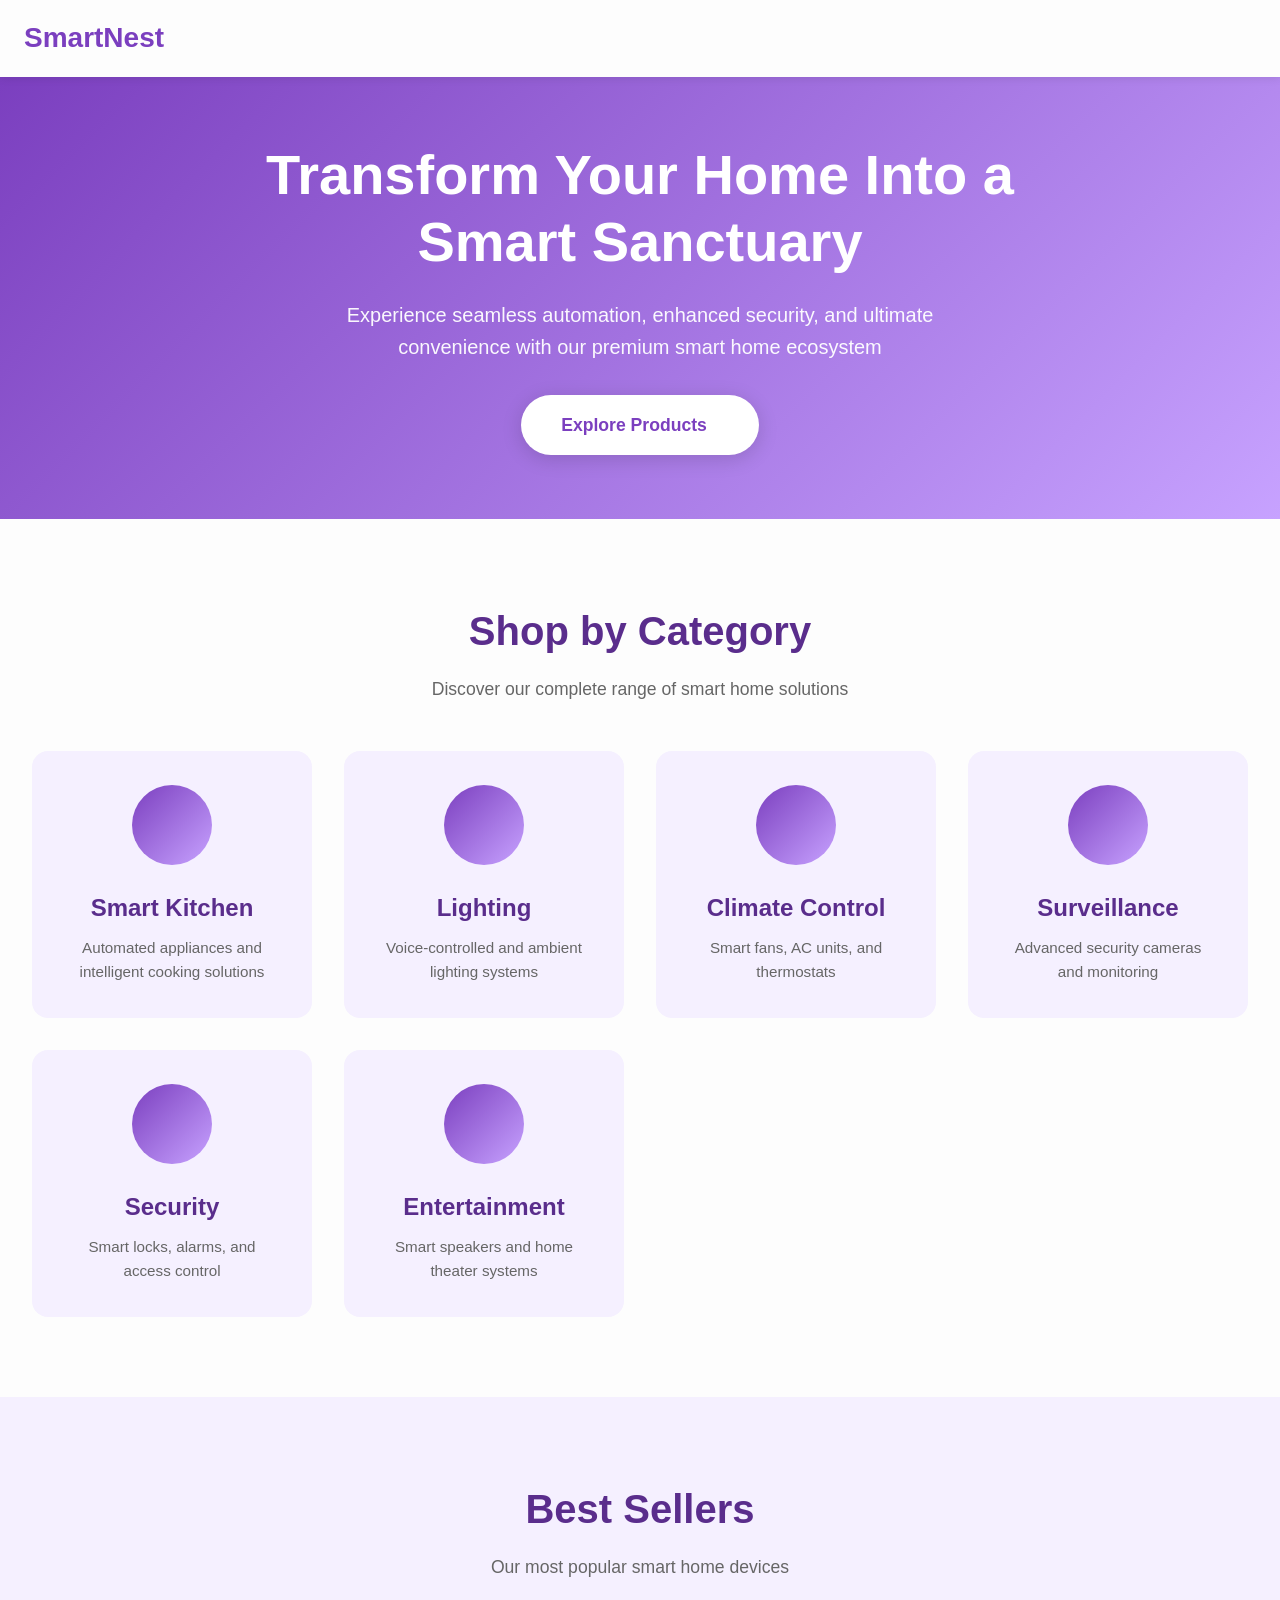
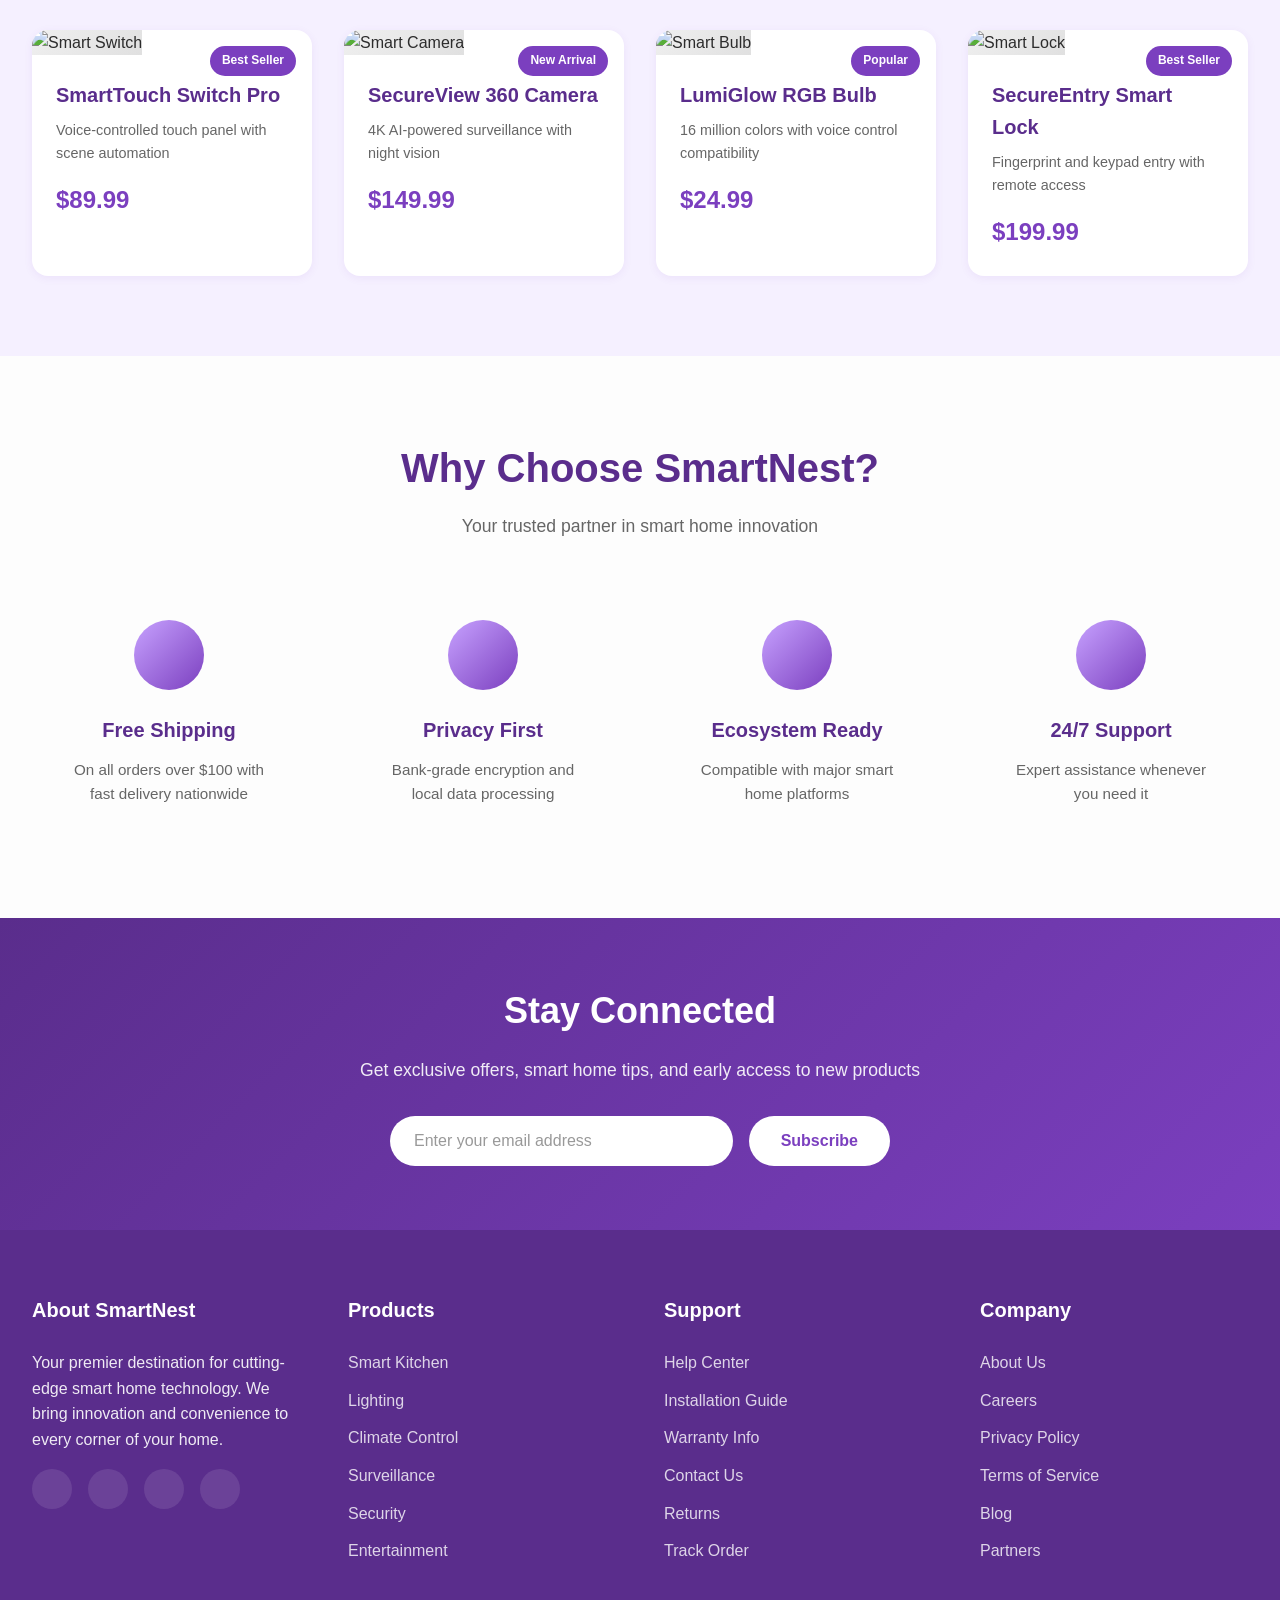
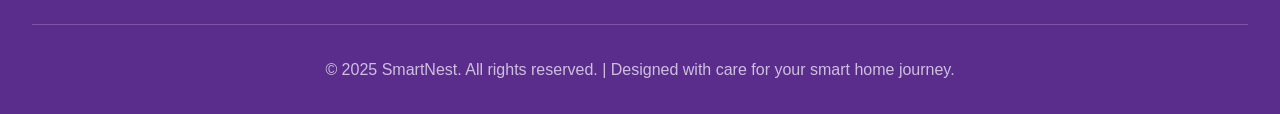
==== index.html @ f0f1f9b8 "Add files via upload" ====
<!DOCTYPE html>
<html lang="en">
<head>
    <meta charset="UTF-8">
    <meta name="viewport" content="width=device-width, initial-scale=1.0">
    <title>SmartNest - Premium Smart Home Solutions</title>
    <link rel="stylesheet" href="css/design-system.css">
    <script src="https://unpkg.com/lucide@latest"></script>
    
    <style>
        /* ==================== PAGE-SPECIFIC STYLES ==================== */
        :root {
            --color-primary: #7B3FBF;
            --color-secondary: #C7A2FF;
            --color-accent: #5A2D8C;
            --color-background: #FDFDFD;
            --color-card-bg: #F5F0FF;
            --color-text: #2C2C2C;
            --transition-base: 0.3s ease;
            --shadow-sm: 0 2px 8px rgba(123, 63, 191, 0.08);
            --shadow-md: 0 10px 30px rgba(123, 63, 191, 0.15);
            --shadow-lg: 0 12px 30px rgba(123, 63, 191, 0.2);
            --radius-sm: 8px;
            --radius-md: 16px;
            --radius-full: 50px;
        }

        * {
            margin: 0;
            padding: 0;
            box-sizing: border-box;
        }

        body {
            font-family: 'Inter', -apple-system, BlinkMacSystemFont, 'Segoe UI', sans-serif;
            background-color: var(--color-background, #FDFDFD);
            color: var(--color-text, #2C2C2C);
            line-height: 1.6;
        }

        /* ==================== HEADER / NAVBAR ==================== */
             
        .header {
            position: sticky;
            top: 0;
            background: rgba(253, 253, 253, 0.95);
            backdrop-filter: blur(10px);
            box-shadow: 0 2px 8px rgba(0, 0, 0, 0.08);
            z-index: 1000;
            transition: box-shadow 0.3s ease;
        }

        .nav-container {
            max-width: 1400px;
            margin: 0 auto;
            padding: 1rem 1.5rem;
            display: flex;
            justify-content: space-between;
            align-items: center;
        }

        .logo {
            font-size: 1.75rem;
            font-weight: 700;
            color: var(--color-primary, #7B3FBF);
        }

        .mobile-menu-btn {
            background: none;
            border: none;
            cursor: pointer;
            color: var(--color-primary, #7B3FBF);
            padding: 0.5rem;
            display: flex;
            align-items: center;
            justify-content: center;
            /* z-index: 1002;
            transition: transform 0.3s ease; */
        }

        .mobile-menu-btn:hover {
            transform: scale(1.1);
        }

        .mobile-menu-btn:focus-visible {
            outline: 2px solid var(--color-primary);
            outline-offset: 2px;
            border-radius: 4px;
        }

        .mobile-overlay {
            position: fixed;
            inset: 0;
            background: rgba(0, 0, 0, 0.5);
            opacity: 0;
            pointer-events: none;
            transition: opacity 0.3s ease;
            z-index: 2000;
        }

        .mobile-overlay.active {
            opacity: 1;
            pointer-events: auto;
        }

        /* Navigation Links */
        .nav-links {
            position: fixed;
            top: 0;
            right: -320px;
            width: 300px;
            height: 100vh;
            background: #fff;
            box-shadow: -8px 0 30px rgba(0, 0, 0, 0.15);

            display: flex;
            flex-direction: column;
            padding-top: 5rem;
            list-style: none;

            opacity: 0;
            transform: translateX(20px);
            transition: right 0.3s ease, opacity 0.3s ease, transform 0.3s ease;

            z-index: 3000;
            pointer-events: none;
        }

        .nav-links a {
            text-decoration: none;
            color: var(--color-text, #2C2C2C);
            font-weight: 500;
            gap: 0.5rem;
            display: block;
            padding: 1.25rem 2rem;
            font-size: 1.1rem;
            transition: background 0.2s ease;
        }

        .nav-links.active {
            right: 0;
            opacity: 1;
            transform: translateX(0);
            pointer-events: auto;
        }

        .nav-links a:hover,
        .nav-links a:focus-visible {
            background: rgba(0, 0, 0, 0.05);
        }

        /* ==================== HERO SECTION ==================== */
        
        .hero {
            background: linear-gradient(135deg, var(--color-primary, #7B3FBF) 0%, var(--color-secondary, #C7A2FF) 100%);
            padding: 4rem 1.5rem;
            text-align: center;
            position: relative;
            overflow: hidden;
        }

        .hero::before {
            content: '';
            position: absolute;
            top: 0;
            left: 0;
            right: 0;
            bottom: 0;
            background: url('https://images.unsplash.com/photo-1558618666-fcd25c85cd64?w=1600&q=80') center/cover;
            opacity: 0.1;
            z-index: 0;
        }

        .hero-content {
            max-width: 900px;
            margin: 0 auto;
            position: relative;
            z-index: 1;
        }

        .hero h1 {
            font-size: clamp(2rem, 5vw + 1rem, 3.5rem);
            font-weight: 800;
            color: white;
            margin-bottom: 1.5rem;
            line-height: 1.2;
        }

        .hero p {
            font-size: clamp(1rem, 2vw + 0.5rem, 1.25rem);
            color: rgba(255, 255, 255, 0.95);
            margin-bottom: 2rem;
            max-width: 700px;
            margin-left: auto;
            margin-right: auto;
        }

        .cta-button {
            display: inline-flex;
            align-items: center;
            gap: 0.75rem;
            background: white;
            color: var(--color-primary, #7B3FBF);
            padding: 1rem 2.5rem;
            border-radius: 50px;
            font-size: 1.1rem;
            font-weight: 600;
            text-decoration: none;
            transition: transform 0.3s ease, box-shadow 0.3s ease;
            box-shadow: 0 4px 20px rgba(0, 0, 0, 0.15);
        }

        .cta-button:hover {
            transform: translateY(-3px);
            box-shadow: 0 6px 30px rgba(0, 0, 0, 0.25);
        }

        /* ==================== FEATURED CATEGORIES ==================== */
        
        .categories-section {
            max-width: 1400px;
            margin: 5rem auto;
            padding: 0 2rem;
        }

        .section-header {
            text-align: center;
            margin-bottom: 3rem;
        }

        .section-header h2 {
            font-size: 2.5rem;
            font-weight: 700;
            color: var(--color-accent, #5A2D8C);
            margin-bottom: 0.75rem;
        }

        .section-header p {
            font-size: 1.1rem;
            color: #666;
        }

        .categories-grid {
            display: grid;
            grid-template-columns: repeat(auto-fit, minmax(280px, 1fr));
            gap: 2rem;
        }

        .category-card {
            background: var(--color-card-bg, #F5F0FF);
            border-radius: 16px;
            padding: 2rem;
            text-align: center;
            transition: transform 0.3s ease, box-shadow 0.3s ease;
            cursor: pointer;
            border: 2px solid transparent;
        }

        .category-card:hover {
            transform: translateY(-8px);
            box-shadow: 0 12px 30px rgba(123, 63, 191, 0.2);
            border-color: var(--color-secondary, #C7A2FF);
        }

        .category-icon {
            width: 80px;
            height: 80px;
            background: linear-gradient(135deg, var(--color-primary, #7B3FBF), var(--color-secondary, #C7A2FF));
            border-radius: 50%;
            display: flex;
            align-items: center;
            justify-content: center;
            margin: 0 auto 1.5rem;
            color: white;
        }

        .category-card h3 {
            font-size: 1.5rem;
            color: var(--color-accent, #5A2D8C);
            margin-bottom: 0.5rem;
        }

        .category-card p {
            color: #666;
            font-size: 0.95rem;
        }

        /* ==================== BEST SELLERS ==================== */
        
        .products-section {
            background: var(--color-card-bg, #F5F0FF);
            padding: 5rem 2rem;
        }

        .products-container {
            max-width: 1400px;
            margin: 0 auto;
        }

        .products-grid {
            display: grid;
            grid-template-columns: repeat(auto-fit, minmax(280px, 1fr));
            gap: 2rem;
            margin-top: 3rem;
        }

        .product-card {
            background: white;
            border-radius: 16px;
            overflow: hidden;
            transition: transform 0.3s ease, box-shadow 0.3s ease;
            cursor: pointer;
            position: relative;
            box-shadow: var(--shadow-sm);
            will-change: transform;
        }
        
        .product-card:hover {
            transform: translateY(-5px);
            box-shadow: var(--shadow-md);
        }

        .product-card:not(:hover) {
            will-change: auto;
        }

        .product-badge {
            position: absolute;
            top: 1rem;
            right: 1rem;
            background: var(--color-primary, #7B3FBF);
            color: white;
            padding: 0.35rem 0.75rem;
            border-radius: 20px;
            font-size: 0.75rem;
            font-weight: 600;
            z-index: 10;
        }

        .product-image {
            width: 100%;
            height: 240px;
            object-fit: cover;
            aspect-ratio: 16/9;
            background: linear-gradient(135deg, #f0f0f0 0%, #e0e0e0 100%);
        }

        .product-info {
            padding: 1.5rem;
        }

        .product-info h3 {
            font-size: 1.25rem;
            color: var(--color-accent, #5A2D8C);
            margin-bottom: 0.5rem;
        }

        .product-info p {
            color: #666;
            font-size: 0.9rem;
            margin-bottom: 1rem;
        }

        .product-price {
            font-size: 1.5rem;
            font-weight: 700;
            color: var(--color-primary, #7B3FBF);
        }

        /* ==================== USP / TRUST SECTION ==================== */
        
        .usp-section {
            max-width: 1400px;
            margin: 5rem auto;
            padding: 0 2rem;
        }

        .usp-grid {
            display: grid;
            grid-template-columns: repeat(auto-fit, minmax(250px, 1fr));
            gap: 2.5rem;
            margin-top: 3rem;
        }

        .usp-item {
            text-align: center;
            padding: 2rem;
        }

        .usp-icon {
            width: 70px;
            height: 70px;
            background: linear-gradient(135deg, var(--color-secondary, #C7A2FF), var(--color-primary, #7B3FBF));
            border-radius: 50%;
            display: flex;
            align-items: center;
            justify-content: center;
            margin: 0 auto 1.5rem;
            color: white;
        }

        .usp-item h3 {
            font-size: 1.25rem;
            color: var(--color-accent, #5A2D8C);
            margin-bottom: 0.75rem;
        }

        .usp-item p {
            color: #666;
            font-size: 0.95rem;
        }

        /* ==================== NEWSLETTER ==================== */
        
        .newsletter-section {
            background: linear-gradient(135deg, var(--color-accent, #5A2D8C), var(--color-primary, #7B3FBF));
            padding: 4rem 2rem;
            text-align: center;
        }

        .newsletter-content {
            max-width: 700px;
            margin: 0 auto;
        }

        .newsletter-content h2 {
            font-size: 2.25rem;
            color: white;
            margin-bottom: 1rem;
        }

        .newsletter-content p {
            color: rgba(255, 255, 255, 0.9);
            margin-bottom: 2rem;
            font-size: 1.1rem;
        }

        .newsletter-form {
            display: flex;
            flex-wrap: wrap;
            gap: 1rem;
            max-width: 500px;
            margin: 0 auto;
        }

        .newsletter-input {
            flex: 1;
            min-width: 200px;
            padding: 1rem 1.5rem;
            border-radius: 50px;
            border: none;
            font-size: 1rem;
            outline: none;
        }

        .newsletter-button {
            background: white;
            color: var(--color-primary, #7B3FBF);
            padding: 1rem 2rem;
            white-space: nowrap;
            border-radius: 50px;
            border: none;
            font-size: 1rem;
            font-weight: 600;
            cursor: pointer;
            transition: transform 0.3s ease;
        }

        .newsletter-button:hover {
            transform: scale(1.05);
        }

        /* ==================== FOOTER ==================== */
        
        .footer {
            background: var(--color-accent, #5A2D8C);
            color: rgba(255, 255, 255, 0.9);
            padding: 4rem 2rem 2rem;
        }

        .footer-container {
            max-width: 1400px;
            margin: 0 auto;
        }

        .footer-grid {
            display: grid;
            grid-template-columns: repeat(auto-fit, minmax(220px, 1fr));
            gap: 3rem;
            margin-bottom: 3rem;
        }

        .footer-column h3 {
            color: white;
            font-size: 1.25rem;
            margin-bottom: 1.5rem;
        }

        .footer-column ul {
            list-style: none;
        }

        .footer-column ul li {
            margin-bottom: 0.75rem;
        }

        .footer-column a {
            color: rgba(255, 255, 255, 0.8);
            text-decoration: none;
            transition: color 0.3s ease;
        }

        .footer-column a:hover {
            color: white;
        }

        .social-icons {
            display: flex;
            gap: 1rem;
            margin-top: 1rem;
        }

        .social-icon {
            width: 40px;
            height: 40px;
            background: rgba(255, 255, 255, 0.1);
            border-radius: 50%;
            display: flex;
            align-items: center;
            justify-content: center;
            color: white;
            transition: background 0.3s ease;
            cursor: pointer;
        }

        .social-icon:hover {
            background: rgba(255, 255, 255, 0.2);
        }

        .footer-bottom {
            border-top: 1px solid rgba(255, 255, 255, 0.2);
            padding-top: 2rem;
            text-align: center;
            color: rgba(255, 255, 255, 0.7);
        }

        /* Focus styles for keyboard navigation */
        .cta-button:focus-visible,
        .newsletter-button:focus-visible {
            outline: 3px solid var(--color-secondary);
            outline-offset: 2px;
        }

        .nav-links a:focus-visible {
            outline: 2px solid var(--color-primary);
            outline-offset: 4px;
            border-radius: 4px;
        }

        .newsletter-input:focus {
            box-shadow: 0 0 0 3px rgba(123, 63, 191, 0.2);
        }

        .product-card:focus-within,
        .category-card:focus-within {
            outline: 2px solid var(--color-secondary);
            outline-offset: 2px;
        }

        .cta-button:active,
        .newsletter-button:active {
            transform: translateY(-1px) scale(0.98);
        }

        .product-card:active,
        .category-card:active {
            transform: translateY(-2px);
        }

        .newsletter-input::placeholder {
            color: #999;
            opacity: 1;
        }

        .newsletter-input:focus::placeholder {
            opacity: 0.5;
        }

        /* ==================== RESPONSIVE ==================== */
        @media (max-width: 1024px) and (min-width: 769px) {
            .products-grid {
                grid-template-columns: repeat(2, 1fr);
            }
        }

        @media (max-width: 768px) {
            .nav-container {
                padding: 1rem;
            }
            
            /* Show mobile menu button */
            .mobile-menu-btn {
                display: flex;
                align-items: center;
                justify-content: center;
            }
            
            .nav-links li {
                width: 100%;
                border-bottom: 1px solid rgba(123, 63, 191, 0.1);
            }

            .nav-links a {
                width: 100%;
                padding: 1.25rem 2rem;
                font-size: 1.1rem;
                color: var(--color-text, #2C2C2C);
                transition: all 0.3s ease;
                min-width: 44px;
                min-height: 44px;
                display: flex;
                align-items: center;
                justify-content: center;
            }

            .nav-links a:hover,
            .nav-links a:focus {
                background: rgba(123, 63, 191, 0.05);
                color: var(--color-primary, #7B3FBF);
                padding-left: 2.5rem;
            }
            
            .nav-links a span {
                display: inline; 
            }

            .nav-links::before {
                content: '×';
                position: absolute;
                top: 1rem;
                right: 1.5rem;
                font-size: 2.5rem;
                color: var(--color-text, #2C2C2C);
                cursor: pointer;
                width: 44px;
                height: 44px;
                display: flex;
                align-items: center;
                justify-content: center;
                transition: color 0.3s ease;
            }
            
            .nav-links::before:hover {
                color: var(--color-primary, #7B3FBF);
            }

            .hero h1 {
                font-size: 2.25rem;
            }

            .hero p {
                font-size: 1rem;
            }

            .section-header h2 {
                font-size: 2rem;
            }

            .newsletter-form {
                flex-direction: column;
            }

            .categories-grid,
            .products-grid,
            .usp-grid {
                grid-template-columns: 1fr;
            }
        }

        @media (max-width: 600px) {
            .newsletter-form {
                flex-direction: column;
                width: 100%;
            }
            
            .newsletter-input,
            .newsletter-button {
                width: 100%;
            }
        }

        @media (max-width: 768px) and (min-width: 481px) {
            .products-grid,
            .categories-grid {
                grid-template-columns: repeat(2, 1fr);
            }
        }

        @media (max-width: 480px) {
            .nav-container {
                padding: 1rem;
            }
            
            .logo {
                font-size: 1.35rem;
            }
            
            .nav-links {
                width: 100%;
                right: -100%;
            }

            .hero {
                padding: 3rem 1rem;
            }
            
            .cta-button {
                padding: 0.875rem 2rem;
                font-size: 1rem;
            }

            .products-grid,
            .categories-grid,
            .usp-grid {
                grid-template-columns: 1fr;
            }
        }
  

    </style>
</head>
<body>
    
    <!-- ==================== HEADER / NAVBAR ==================== -->
    <header class="header">
        <nav class="nav-container">
          <div class="logo">SmartNest</div>
          <button class="mobile-menu-btn" aria-expanded="false">
            <i data-lucide="menu"></i>
          </button>
        </nav>
    </header>
      
    <!-- MOBILE MENU (TOP LAYER) -->
    <ul class="nav-links">
        <li><a href="index.html"><i data-lucide="home"></i>  Home</a></li>
        <li><a href="plp.html"><i data-lucide="grid-3x3"></i>  Products</a></li>
        <li><a href="cart.html"><i data-lucide="shopping-cart"></i>  Cart</a></li>
        <li><a href="account.html"><i data-lucide="user"></i>  Account</a></li>
    </ul>
    
    <!-- OVERLAY -->
    <div class="mobile-overlay"></div>
      
    <!-- ==================== HERO SECTION ==================== -->
    <section class="hero">
        <div class="hero-content">
            <h1>Transform Your Home Into a Smart Sanctuary</h1>
            <p>Experience seamless automation, enhanced security, and ultimate convenience with our premium smart home ecosystem</p>
            <a href="plp.html" class="cta-button">
                Explore Products
                <i data-lucide="arrow-right" width="20" height="20"></i>
            </a>
        </div>
    </section>

    <!-- ==================== FEATURED CATEGORIES ==================== -->
    <section class="categories-section">
        <div class="section-header">
            <h2>Shop by Category</h2>
            <p>Discover our complete range of smart home solutions</p>
        </div>
        <div class="categories-grid">
            <div class="category-card">
                <div class="category-icon">
                    <i data-lucide="utensils" width="40" height="40"></i>
                </div>
                <h3>Smart Kitchen</h3>
                <p>Automated appliances and intelligent cooking solutions</p>
            </div>
            <div class="category-card">
                <div class="category-icon">
                    <i data-lucide="lightbulb" width="40" height="40"></i>
                </div>
                <h3>Lighting</h3>
                <p>Voice-controlled and ambient lighting systems</p>
            </div>
            <div class="category-card">
                <div class="category-icon">
                    <i data-lucide="wind" width="40" height="40"></i>
                </div>
                <h3>Climate Control</h3>
                <p>Smart fans, AC units, and thermostats</p>
            </div>
            <div class="category-card">
                <div class="category-icon">
                    <i data-lucide="camera" width="40" height="40"></i>
                </div>
                <h3>Surveillance</h3>
                <p>Advanced security cameras and monitoring</p>
            </div>
            <div class="category-card">
                <div class="category-icon">
                    <i data-lucide="lock" width="40" height="40"></i>
                </div>
                <h3>Security</h3>
                <p>Smart locks, alarms, and access control</p>
            </div>
            <div class="category-card">
                <div class="category-icon">
                    <i data-lucide="speaker" width="40" height="40"></i>
                </div>
                <h3>Entertainment</h3>
                <p>Smart speakers and home theater systems</p>
            </div>
        </div>
    </section>

    <!-- ==================== BEST SELLERS ==================== -->
    <section class="products-section">
        <div class="products-container">
            <div class="section-header">
                <h2>Best Sellers</h2>
                <p>Our most popular smart home devices</p>
            </div>
            <div class="products-grid">
                <div class="product-card" >
                    <span class="product-badge">Best Seller</span>
                    <img src="https://images.unsplash.com/photo-1558089687-e460b9880b93?w=600&q=80" alt="Smart Switch" class="product-image">
                    <div class="product-info">
                        <h3>SmartTouch Switch Pro</h3>
                        <p>Voice-controlled touch panel with scene automation</p>
                        <div class="product-price">$89.99</div>
                    </div>
                </div>
                <div class="product-card">
                    <span class="product-badge">New Arrival</span>
                    <img src="https://images.unsplash.com/photo-1558618666-fcd25c85cd64?w=600&q=80" alt="Smart Camera" class="product-image">
                    <div class="product-info">
                        <h3>SecureView 360 Camera</h3>
                        <p>4K AI-powered surveillance with night vision</p>
                        <div class="product-price">$149.99</div>
                    </div>
                </div>
                <div class="product-card">
                    <span class="product-badge">Popular</span>
                    <img src="https://images.unsplash.com/photo-1545259741-2ea3ebf61fa3?w=600&q=80" alt="Smart Bulb" class="product-image">
                    <div class="product-info">
                        <h3>LumiGlow RGB Bulb</h3>
                        <p>16 million colors with voice control compatibility</p>
                        <div class="product-price">$24.99</div>
                    </div>
                </div>
                <div class="product-card">
                    <span class="product-badge">Best Seller</span>
                    <img src="https://images.unsplash.com/photo-1585338107529-13afc5f02586?w=600&q=80" alt="Smart Lock" class="product-image">
                    <div class="product-info">
                        <h3>SecureEntry Smart Lock</h3>
                        <p>Fingerprint and keypad entry with remote access</p>
                        <div class="product-price">$199.99</div>
                    </div>
                </div>
            </div>
        </div>
    </section>

    <!-- ==================== USP / TRUST SECTION ==================== -->
    <section class="usp-section">
        <div class="section-header">
            <h2>Why Choose SmartNest?</h2>
            <p>Your trusted partner in smart home innovation</p>
        </div>
        <div class="usp-grid">
            <div class="usp-item">
                <div class="usp-icon">
                    <i data-lucide="truck" width="35" height="35"></i>
                </div>
                <h3>Free Shipping</h3>
                <p>On all orders over $100 with fast delivery nationwide</p>
            </div>
            <div class="usp-item">
                <div class="usp-icon">
                    <i data-lucide="shield-check" width="35" height="35"></i>
                </div>
                <h3>Privacy First</h3>
                <p>Bank-grade encryption and local data processing</p>
            </div>
            <div class="usp-item">
                <div class="usp-icon">
                    <i data-lucide="network" width="35" height="35"></i>
                </div>
                <h3>Ecosystem Ready</h3>
                <p>Compatible with major smart home platforms</p>
            </div>
            <div class="usp-item">
                <div class="usp-icon">
                    <i data-lucide="headphones" width="35" height="35"></i>
                </div>
                <h3>24/7 Support</h3>
                <p>Expert assistance whenever you need it</p>
            </div>
        </div>
    </section>

    <!-- ==================== NEWSLETTER ==================== -->
    <section class="newsletter-section">
        <div class="newsletter-content">
            <h2>Stay Connected</h2>
            <p>Get exclusive offers, smart home tips, and early access to new products</p>
            <form class="newsletter-form">
                <input type="email" class="newsletter-input" placeholder="Enter your email address" required>
                <button type="submit" class="newsletter-button">Subscribe</button>
            </form>
        </div>
    </section>

    <!-- ==================== FOOTER ==================== -->
    <footer class="footer">
        <div class="footer-container">
            <div class="footer-grid">
                <div class="footer-column">
                    <h3>About SmartNest</h3>
                    <p>Your premier destination for cutting-edge smart home technology. We bring innovation and convenience to every corner of your home.</p>
                    <div class="social-icons">
                        <div class="social-icon">
                            <i data-lucide="facebook" width="20" height="20"></i>
                        </div>
                        <div class="social-icon">
                            <i data-lucide="twitter" width="20" height="20"></i>
                        </div>
                        <div class="social-icon">
                            <i data-lucide="instagram" width="20" height="20"></i>
                        </div>
                        <div class="social-icon">
                            <i data-lucide="linkedin" width="20" height="20"></i>
                        </div>
                    </div>
                </div>
                <div class="footer-column">
                    <h3>Products</h3>
                    <ul>
                        <li><a href="#">Smart Kitchen</a></li>
                        <li><a href="#">Lighting</a></li>
                        <li><a href="#">Climate Control</a></li>
                        <li><a href="#">Surveillance</a></li>
                        <li><a href="#">Security</a></li>
                        <li><a href="#">Entertainment</a></li>
                    </ul>
                </div>
                <div class="footer-column">
                    <h3>Support</h3>
                    <ul>
                        <li><a href="#">Help Center</a></li>
                        <li><a href="#">Installation Guide</a></li>
                        <li><a href="#">Warranty Info</a></li>
                        <li><a href="#">Contact Us</a></li>
                        <li><a href="#">Returns</a></li>
                        <li><a href="#">Track Order</a></li>
                    </ul>
                </div>
                <div class="footer-column">
                    <h3>Company</h3>
                    <ul>
                        <li><a href="#">About Us</a></li>
                        <li><a href="#">Careers</a></li>
                        <li><a href="#">Privacy Policy</a></li>
                        <li><a href="#">Terms of Service</a></li>
                        <li><a href="#">Blog</a></li>
                        <li><a href="#">Partners</a></li>
                    </ul>
                </div>
            </div>
            <div class="footer-bottom">
                <p>&copy; 2025 SmartNest. All rights reserved. | Designed with care for your smart home journey.</p>
            </div>
        </div>
    </footer>

    <!-- ==================== SCRIPTS ==================== -->
    <script>
        if (typeof lucide !== 'undefined') {
            lucide.createIcons();
        } else {
            console.warn('Lucide icons library failed to load');
        }

        // Add to bottom of each HTML file
        document.addEventListener('DOMContentLoaded', function() {
            // Make product cards clickable
            document.querySelectorAll('.product-card').forEach(card => {
                if (!card.hasAttribute('onclick')) {
                    card.style.cursor = 'pointer';
                    card.addEventListener('click', function(e) {
                        if (!e.target.closest('button')) {
                            window.location.href = 'pdp.html';
                        }
                    });
                }
            });
            
            // Cart icon navigation
            document.querySelectorAll('.cart-icon, .cart-icon-wrapper').forEach(icon => {
                icon.addEventListener('click', () => window.location.href = 'cart.html');
            });
        });

            document.addEventListener('DOMContentLoaded', function() {
            const menuBtn = document.querySelector(".mobile-menu-btn");
            const navLinks = document.querySelector(".nav-links");
            const overlay = document.querySelector(".mobile-overlay");
            const body = document.body;
            
            if (!menuBtn || !navLinks || !overlay) return;
            
            // Toggle menu function
            function toggleMenu() {
            const isOpen = navLinks.classList.contains("active");
            isOpen ? closeMenu() : openMenu();
            }
            
            // Open menu
            function openMenu() {
                navLinks.classList.add("active");
                overlay.classList.add("active");
                document.body.style.overflow = "hidden";
            }
            
            // Close menu
            function closeMenu() {
                navLinks.classList.remove("active");
                overlay.classList.remove("active");
                document.body.style.overflow = "";
            }
            
            // Event listeners
            menuBtn.addEventListener('click', toggleMenu);
            overlay.addEventListener('click', closeMenu);
            
            // Close menu when clicking on nav links
            navLinks.querySelectorAll('a').forEach(link => {
                link.addEventListener('click', closeMenu);
            });
            
            // Close button (the X in the drawer)
            navLinks.addEventListener('click', function(e) {
                if (e.target === navLinks && e.offsetX > navLinks.offsetWidth - 60) {
                    closeMenu();
                }
            });
            
            // Close on ESC key
            document.addEventListener('keydown', function(e) {
                if (e.key === 'Escape' && navLinks.classList.contains('active')) {
                    closeMenu();
                }
            });
            
            // Handle window resize
            let resizeTimer;
            window.addEventListener('resize', function() {
                clearTimeout(resizeTimer);
                resizeTimer = setTimeout(function() {
                    if (window.innerWidth > 768 && navLinks.classList.contains('active')) {
                        closeMenu();
                    }
                }, 250);
            });
        });
    </script>
    <script src="js/navigation.js"></script>
    <script src="js/ui-interactions.js"></script>

</body>
</html>
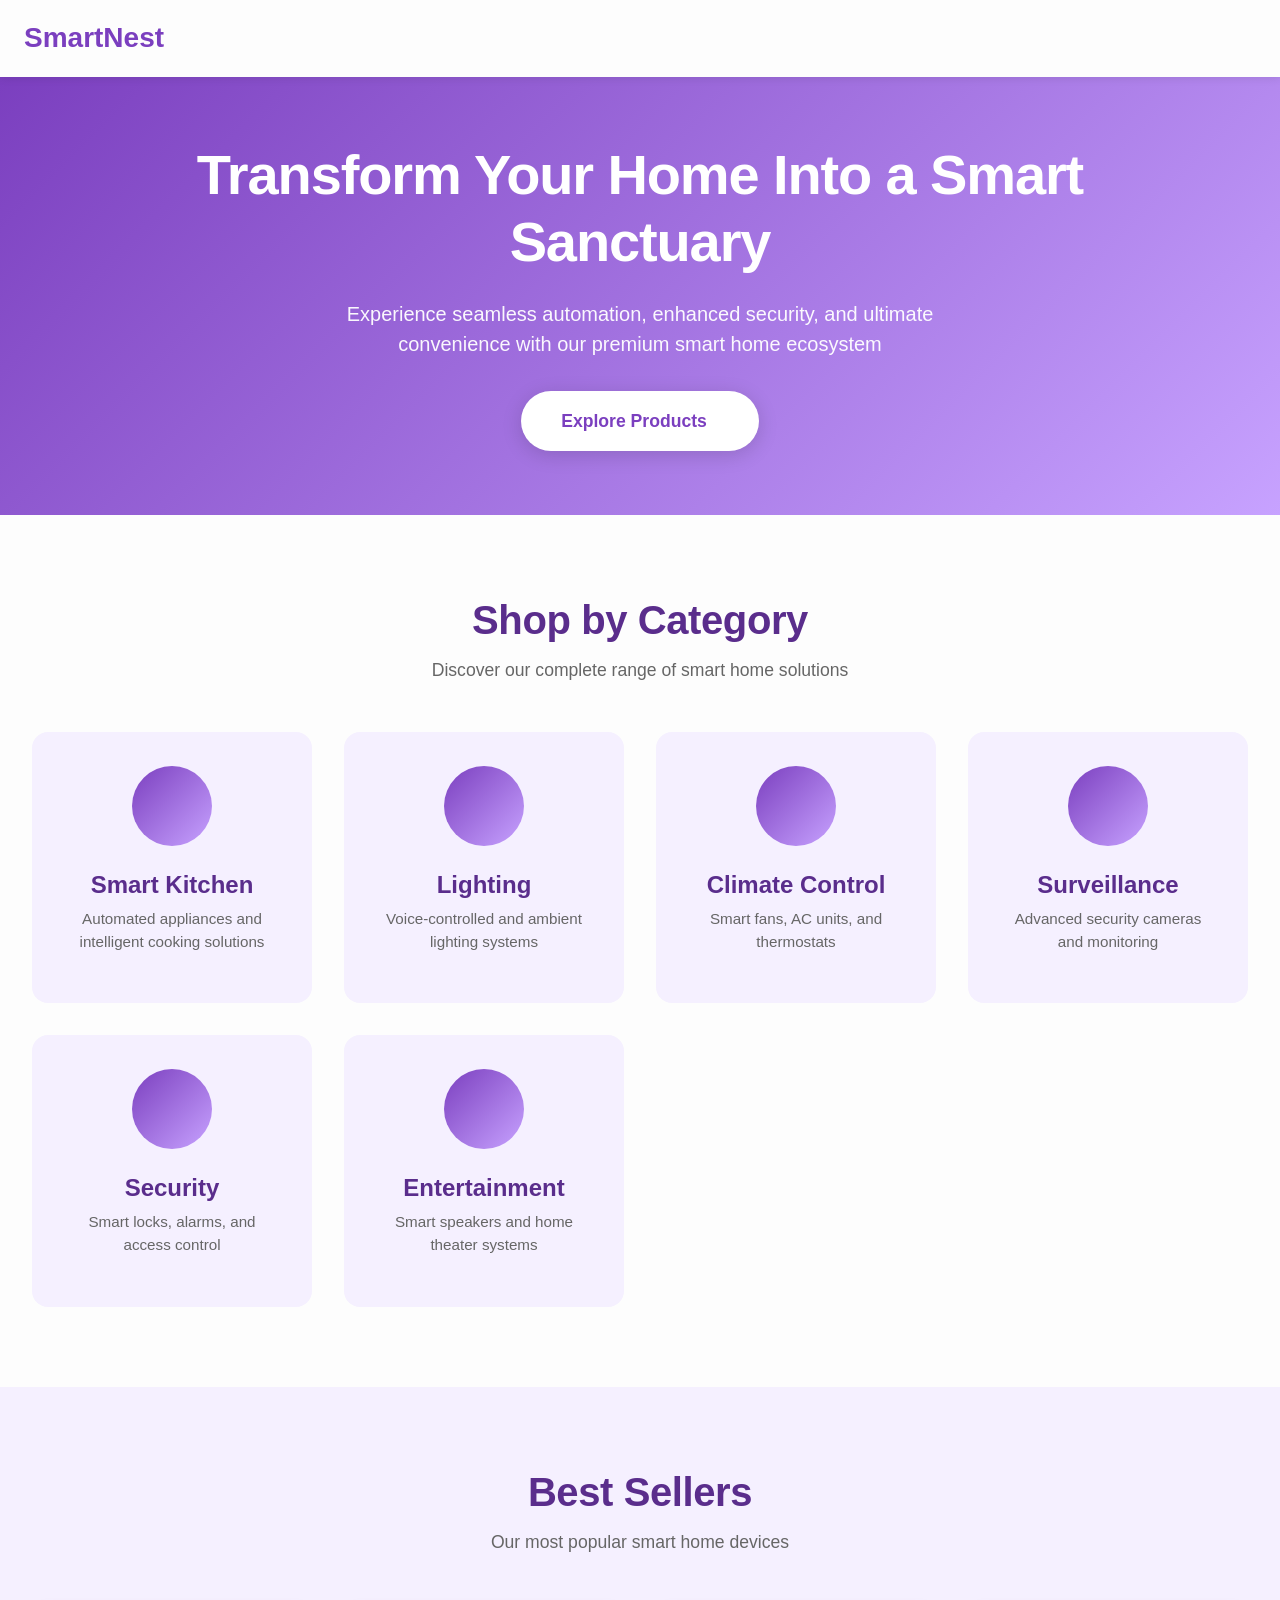
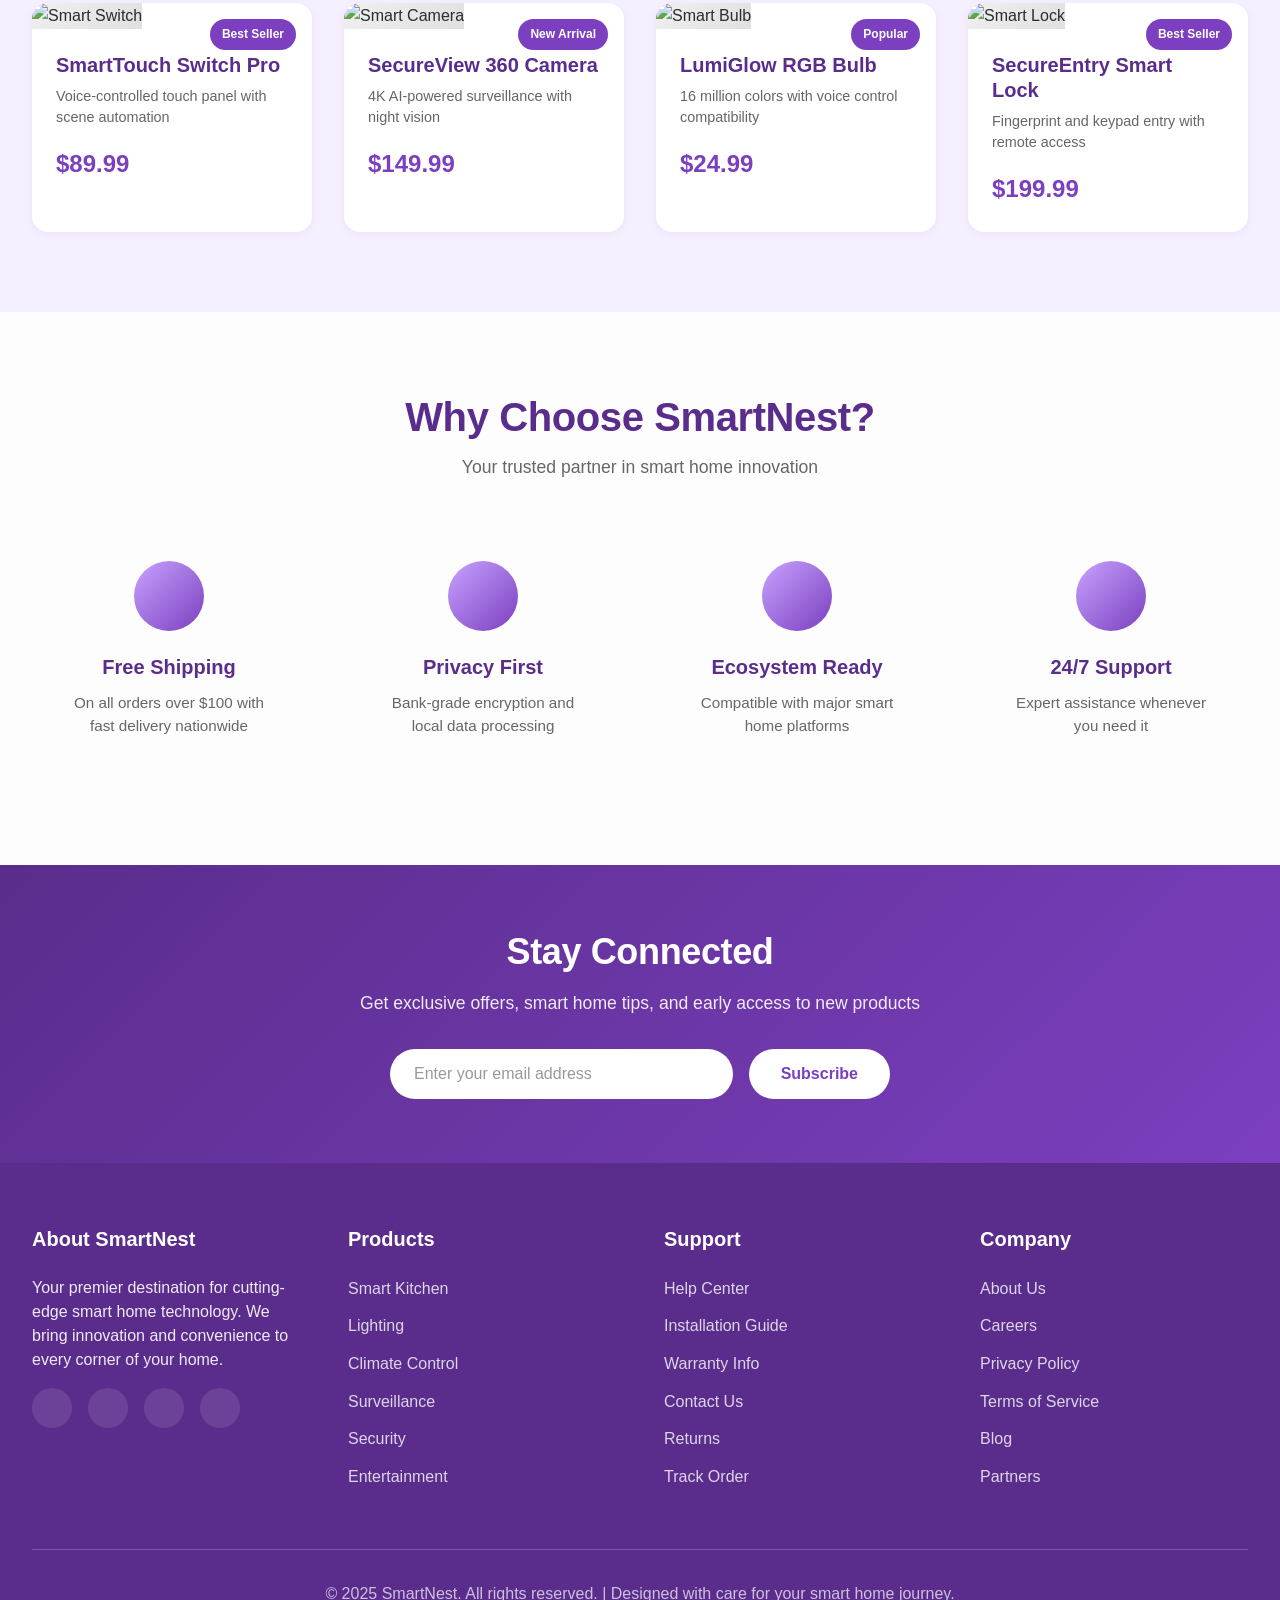
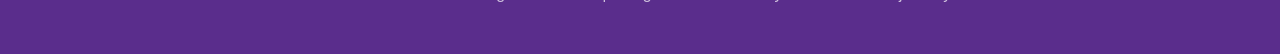
==== commit a57f41bb: "Update index.html" ====
--- a/index.html
+++ b/index.html
@@ -826,7 +826,7 @@
             <div class="products-grid">
                 <div class="product-card" >
                     <span class="product-badge">Best Seller</span>
-                    <img src="https://images.unsplash.com/photo-1558089687-e460b9880b93?w=600&q=80" alt="Smart Switch" class="product-image">
+                    <img src="https://images.unsplash.com/photo-1558618666-fcd25c85cd64?w=600&q=80" alt="Smart Switch" class="product-image">
                     <div class="product-info">
                         <h3>SmartTouch Switch Pro</h3>
                         <p>Voice-controlled touch panel with scene automation</p>
@@ -1071,4 +1071,5 @@
     <script src="js/ui-interactions.js"></script>
 
 </body>
-</html>+
+</html>
--- a/css/design-system.css
+++ b/css/design-system.css
@@ -0,0 +1,629 @@
+/* design-system.css - Global Design System for SmartHome Premium */
+
+/* ============================================================================
+   CSS CUSTOM PROPERTIES (DESIGN TOKENS)
+   ============================================================================ */
+
+   :root {
+    /* Color Palette - White, Lavender, Purple Theme */
+    --color-primary: #7B3FBF;
+    --color-secondary: #C7A2FF;
+    --color-accent: #5A2D8C;
+    --color-background: #FDFDFD;
+    --color-card-bg: #F5F0FF;
+    --color-text: #2C2C2C;
+    --color-text-light: #666666;
+    --color-text-lighter: #999999;
+    --color-border: rgba(123, 63, 191, 0.2);
+    --color-border-light: rgba(123, 63, 191, 0.1);
+    
+    /* Semantic Colors */
+    --color-success: #10b981;
+    --color-error: #ef4444;
+    --color-warning: #f59e0b;
+    --color-info: #3b82f6;
+    
+    /* Gradients */
+    --gradient-primary: linear-gradient(135deg, var(--color-primary) 0%, var(--color-accent) 100%);
+    --gradient-secondary: linear-gradient(135deg, var(--color-secondary) 0%, var(--color-primary) 100%);
+    --gradient-background: linear-gradient(135deg, var(--color-background) 0%, #FAF7FF 100%);
+    
+    /* Spacing Scale */
+    --space-xs: 0.25rem;    /* 4px */
+    --space-sm: 0.5rem;     /* 8px */
+    --space-md: 1rem;       /* 16px */
+    --space-lg: 1.5rem;     /* 24px */
+    --space-xl: 2rem;       /* 32px */
+    --space-2xl: 3rem;      /* 48px */
+    --space-3xl: 4rem;      /* 64px */
+    
+    /* Typography Scale */
+    --font-family-base: -apple-system, BlinkMacSystemFont, 'Segoe UI', Roboto, Oxygen, Ubuntu, Cantarell, 'Helvetica Neue', sans-serif;
+    --font-family-heading: -apple-system, BlinkMacSystemFont, 'Segoe UI', Roboto, Oxygen, Ubuntu, Cantarell, 'Helvetica Neue', sans-serif;
+    
+    --font-size-xs: 0.75rem;      /* 12px */
+    --font-size-sm: 0.875rem;     /* 14px */
+    --font-size-base: 1rem;       /* 16px */
+    --font-size-lg: 1.125rem;     /* 18px */
+    --font-size-xl: 1.25rem;      /* 20px */
+    --font-size-2xl: 1.5rem;      /* 24px */
+    --font-size-3xl: 1.875rem;    /* 30px */
+    --font-size-4xl: 2.25rem;     /* 36px */
+    --font-size-5xl: 3rem;        /* 48px */
+    --font-size-6xl: 3.75rem;     /* 60px */
+    
+    --font-weight-normal: 400;
+    --font-weight-medium: 500;
+    --font-weight-semibold: 600;
+    --font-weight-bold: 700;
+    
+    --line-height-tight: 1.25;
+    --line-height-normal: 1.5;
+    --line-height-relaxed: 1.75;
+    
+    /* Border Radius */
+    --radius-sm: 8px;
+    --radius-md: 12px;
+    --radius-lg: 16px;
+    --radius-xl: 20px;
+    --radius-2xl: 24px;
+    --radius-full: 9999px;
+    
+    /* Shadows */
+    --shadow-sm: 0 1px 3px rgba(123, 63, 191, 0.1);
+    --shadow-md: 0 4px 12px rgba(123, 63, 191, 0.15);
+    --shadow-lg: 0 10px 30px rgba(123, 63, 191, 0.2);
+    --shadow-xl: 0 20px 60px rgba(123, 63, 191, 0.25);
+    --shadow-glow: 0 0 20px rgba(123, 63, 191, 0.4);
+    
+    /* Transitions */
+    --transition-fast: 0.15s ease;
+    --transition-base: 0.3s ease;
+    --transition-slow: 0.5s ease;
+    --transition-spring: 0.4s cubic-bezier(0.34, 1.56, 0.64, 1);
+    
+    /* Z-Index Scale */
+    --z-dropdown: 1000;
+    --z-sticky: 1020;
+    --z-fixed: 1030;
+    --z-modal-backdrop: 1040;
+    --z-modal: 1050;
+    --z-popover: 1060;
+    --z-tooltip: 1070;
+    --z-notification: 1080;
+    
+    /* Container Widths */
+    --container-sm: 640px;
+    --container-md: 768px;
+    --container-lg: 1024px;
+    --container-xl: 1280px;
+    --container-2xl: 1536px;
+}
+
+/* ============================================================================
+   GLOBAL RESETS & BASE STYLES
+   ============================================================================ */
+
+*,
+*::before,
+*::after {
+    box-sizing: border-box;
+    margin: 0;
+    padding: 0;
+}
+
+html {
+    font-size: 16px;
+    -webkit-font-smoothing: antialiased;
+    -moz-osx-font-smoothing: grayscale;
+    scroll-behavior: smooth;
+}
+
+@media (prefers-reduced-motion: reduce) {
+    html {
+        scroll-behavior: auto;
+    }
+    
+    *,
+    *::before,
+    *::after {
+        animation-duration: 0.01ms !important;
+        animation-iteration-count: 1 !important;
+        transition-duration: 0.01ms !important;
+    }
+}
+
+body {
+    font-family: var(--font-family-base);
+    font-size: var(--font-size-base);
+    font-weight: var(--font-weight-normal);
+    line-height: var(--line-height-normal);
+    color: var(--color-text);
+    background: var(--color-background);
+    min-height: 100vh;
+}
+
+body.menu-open {
+    overflow: hidden;
+    touch-action: none;
+}
+
+/* ============================================================================
+   TYPOGRAPHY
+   ============================================================================ */
+
+h1, h2, h3, h4, h5, h6 {
+    font-family: var(--font-family-heading);
+    font-weight: var(--font-weight-bold);
+    line-height: var(--line-height-tight);
+    color: var(--color-text);
+    margin-bottom: var(--space-md);
+}
+
+h1 {
+    font-size: clamp(2rem, 5vw, var(--font-size-5xl));
+    letter-spacing: -0.02em;
+}
+
+h2 {
+    font-size: clamp(1.75rem, 4vw, var(--font-size-4xl));
+    letter-spacing: -0.01em;
+}
+
+h3 {
+    font-size: clamp(1.5rem, 3vw, var(--font-size-3xl));
+}
+
+h4 {
+    font-size: var(--font-size-2xl);
+}
+
+h5 {
+    font-size: var(--font-size-xl);
+}
+
+h6 {
+    font-size: var(--font-size-lg);
+}
+
+p {
+    margin-bottom: var(--space-md);
+    line-height: var(--line-height-normal);
+}
+
+a {
+    color: var(--color-primary);
+    text-decoration: none;
+    transition: color var(--transition-base);
+}
+
+a:hover {
+    color: var(--color-accent);
+}
+
+a:focus-visible {
+    outline: 2px solid var(--color-primary);
+    outline-offset: 2px;
+    border-radius: var(--radius-sm);
+}
+
+strong, b {
+    font-weight: var(--font-weight-bold);
+}
+
+em, i {
+    font-style: italic;
+}
+
+small {
+    font-size: var(--font-size-sm);
+}
+
+/* ============================================================================
+   UTILITY CLASSES
+   ============================================================================ */
+
+/* Text Utilities */
+.text-center { text-align: center; }
+.text-left { text-align: left; }
+.text-right { text-align: right; }
+
+.text-primary { color: var(--color-primary); }
+.text-secondary { color: var(--color-secondary); }
+.text-accent { color: var(--color-accent); }
+.text-light { color: var(--color-text-light); }
+.text-lighter { color: var(--color-text-lighter); }
+
+.text-xs { font-size: var(--font-size-xs); }
+.text-sm { font-size: var(--font-size-sm); }
+.text-base { font-size: var(--font-size-base); }
+.text-lg { font-size: var(--font-size-lg); }
+.text-xl { font-size: var(--font-size-xl); }
+.text-2xl { font-size: var(--font-size-2xl); }
+.text-3xl { font-size: var(--font-size-3xl); }
+
+.font-normal { font-weight: var(--font-weight-normal); }
+.font-medium { font-weight: var(--font-weight-medium); }
+.font-semibold { font-weight: var(--font-weight-semibold); }
+.font-bold { font-weight: var(--font-weight-bold); }
+
+/* Spacing Utilities */
+.m-0 { margin: 0; }
+.mt-1 { margin-top: var(--space-sm); }
+.mt-2 { margin-top: var(--space-md); }
+.mt-3 { margin-top: var(--space-lg); }
+.mt-4 { margin-top: var(--space-xl); }
+
+.mb-1 { margin-bottom: var(--space-sm); }
+.mb-2 { margin-bottom: var(--space-md); }
+.mb-3 { margin-bottom: var(--space-lg); }
+.mb-4 { margin-bottom: var(--space-xl); }
+
+.p-1 { padding: var(--space-sm); }
+.p-2 { padding: var(--space-md); }
+.p-3 { padding: var(--space-lg); }
+.p-4 { padding: var(--space-xl); }
+
+/* Layout Utilities */
+.container {
+    width: 100%;
+    max-width: var(--container-xl);
+    margin-left: auto;
+    margin-right: auto;
+    padding-left: var(--space-md);
+    padding-right: var(--space-md);
+}
+
+.container-fluid {
+    width: 100%;
+    padding-left: var(--space-md);
+    padding-right: var(--space-md);
+}
+
+.flex { display: flex; }
+.flex-col { flex-direction: column; }
+.flex-wrap { flex-wrap: wrap; }
+.items-center { align-items: center; }
+.items-start { align-items: flex-start; }
+.items-end { align-items: flex-end; }
+.justify-center { justify-content: center; }
+.justify-between { justify-content: space-between; }
+.justify-around { justify-content: space-around; }
+.gap-1 { gap: var(--space-sm); }
+.gap-2 { gap: var(--space-md); }
+.gap-3 { gap: var(--space-lg); }
+.gap-4 { gap: var(--space-xl); }
+
+.grid { display: grid; }
+.grid-cols-2 { grid-template-columns: repeat(2, 1fr); }
+.grid-cols-3 { grid-template-columns: repeat(3, 1fr); }
+.grid-cols-4 { grid-template-columns: repeat(4, 1fr); }
+
+/* Display Utilities */
+.block { display: block; }
+.inline-block { display: inline-block; }
+.hidden { display: none; }
+
+/* ============================================================================
+   BUTTON COMPONENTS
+   ============================================================================ */
+
+.btn {
+    display: inline-flex;
+    align-items: center;
+    justify-content: center;
+    gap: var(--space-sm);
+    padding: 0.875rem 1.5rem;
+    font-size: var(--font-size-base);
+    font-weight: var(--font-weight-semibold);
+    line-height: 1;
+    text-align: center;
+    text-decoration: none;
+    border: none;
+    border-radius: var(--radius-md);
+    cursor: pointer;
+    transition: all var(--transition-base);
+    white-space: nowrap;
+}
+
+.btn:focus-visible {
+    outline: 2px solid var(--color-primary);
+    outline-offset: 2px;
+}
+
+.btn:disabled {
+    opacity: 0.5;
+    cursor: not-allowed;
+}
+
+.btn-primary {
+    background: var(--gradient-primary);
+    color: white;
+    box-shadow: var(--shadow-md);
+}
+
+.btn-primary:hover:not(:disabled) {
+    transform: translateY(-2px);
+    box-shadow: var(--shadow-lg);
+}
+
+.btn-primary:active:not(:disabled) {
+    transform: translateY(0);
+}
+
+.btn-secondary {
+    background: transparent;
+    color: var(--color-primary);
+    border: 2px solid var(--color-primary);
+}
+
+.btn-secondary:hover:not(:disabled) {
+    background: var(--color-card-bg);
+}
+
+.btn-outline {
+    background: transparent;
+    color: var(--color-primary);
+    border: 2px solid var(--color-border);
+}
+
+.btn-outline:hover:not(:disabled) {
+    border-color: var(--color-primary);
+    background: var(--color-card-bg);
+}
+
+.btn-ghost {
+    background: transparent;
+    color: var(--color-primary);
+}
+
+.btn-ghost:hover:not(:disabled) {
+    background: var(--color-card-bg);
+}
+
+/* Button Sizes */
+.btn-sm {
+    padding: 0.5rem 1rem;
+    font-size: var(--font-size-sm);
+}
+
+.btn-lg {
+    padding: 1.125rem 2rem;
+    font-size: var(--font-size-lg);
+}
+
+/* ============================================================================
+   CARD COMPONENTS
+   ============================================================================ */
+
+.card {
+    background: white;
+    border-radius: var(--radius-lg);
+    padding: var(--space-xl);
+    box-shadow: var(--shadow-md);
+    transition: all var(--transition-base);
+}
+
+.card:hover {
+    transform: translateY(-4px);
+    box-shadow: var(--shadow-lg);
+}
+
+.card-glass {
+    background: rgba(255, 255, 255, 0.95);
+    backdrop-filter: blur(20px);
+    border: 1px solid var(--color-border-light);
+}
+
+.card-header {
+    margin-bottom: var(--space-lg);
+}
+
+.card-title {
+    font-size: var(--font-size-2xl);
+    font-weight: var(--font-weight-bold);
+    margin-bottom: var(--space-sm);
+}
+
+.card-body {
+    margin-bottom: var(--space-lg);
+}
+
+.card-footer {
+    padding-top: var(--space-lg);
+    border-top: 1px solid var(--color-border-light);
+}
+
+/* ============================================================================
+   FORM COMPONENTS
+   ============================================================================ */
+
+.form-group {
+    margin-bottom: var(--space-lg);
+}
+
+.form-label {
+    display: block;
+    margin-bottom: var(--space-sm);
+    font-weight: var(--font-weight-medium);
+    font-size: var(--font-size-sm);
+    color: var(--color-text);
+}
+
+.form-input,
+.form-select,
+.form-textarea {
+    width: 100%;
+    padding: 0.875rem 1rem;
+    font-size: var(--font-size-base);
+    font-family: inherit;
+    color: var(--color-text);
+    background: var(--color-background);
+    border: 2px solid var(--color-border);
+    border-radius: var(--radius-md);
+    transition: all var(--transition-base);
+}
+
+.form-input:focus,
+.form-select:focus,
+.form-textarea:focus {
+    outline: none;
+    border-color: var(--color-primary);
+    box-shadow: 0 0 0 4px rgba(123, 63, 191, 0.1);
+}
+
+.form-input::placeholder,
+.form-textarea::placeholder {
+    color: var(--color-text-lighter);
+}
+
+.form-textarea {
+    resize: vertical;
+    min-height: 120px;
+}
+
+.form-error {
+    color: var(--color-error);
+    font-size: var(--font-size-sm);
+    margin-top: var(--space-xs);
+}
+
+.form-help {
+    color: var(--color-text-light);
+    font-size: var(--font-size-sm);
+    margin-top: var(--space-xs);
+}
+
+/* ============================================================================
+   BADGE COMPONENT
+   ============================================================================ */
+
+.badge {
+    display: inline-flex;
+    align-items: center;
+    padding: 0.25rem 0.75rem;
+    font-size: var(--font-size-xs);
+    font-weight: var(--font-weight-semibold);
+    border-radius: var(--radius-full);
+    text-transform: uppercase;
+    letter-spacing: 0.05em;
+}
+
+.badge-primary {
+    background: var(--color-primary);
+    color: white;
+}
+
+.badge-secondary {
+    background: var(--color-secondary);
+    color: var(--color-accent);
+}
+
+.badge-success {
+    background: var(--color-success);
+    color: white;
+}
+
+.badge-error {
+    background: var(--color-error);
+    color: white;
+}
+
+/* ============================================================================
+   RESPONSIVE BREAKPOINTS
+   ============================================================================ */
+
+@media (max-width: 640px) {
+    :root {
+        --space-xl: 1.5rem;
+        --space-2xl: 2rem;
+        --space-3xl: 3rem;
+    }
+    
+    .container {
+        padding-left: var(--space-md);
+        padding-right: var(--space-md);
+    }
+    
+    .grid-cols-2,
+    .grid-cols-3,
+    .grid-cols-4 {
+        grid-template-columns: 1fr;
+    }
+}
+
+@media (min-width: 768px) {
+    .md\:grid-cols-2 { grid-template-columns: repeat(2, 1fr); }
+    .md\:grid-cols-3 { grid-template-columns: repeat(3, 1fr); }
+    .md\:grid-cols-4 { grid-template-columns: repeat(4, 1fr); }
+}
+
+@media (min-width: 1024px) {
+    .lg\:grid-cols-2 { grid-template-columns: repeat(2, 1fr); }
+    .lg\:grid-cols-3 { grid-template-columns: repeat(3, 1fr); }
+    .lg\:grid-cols-4 { grid-template-columns: repeat(4, 1fr); }
+}
+
+/* ============================================================================
+   ANIMATION UTILITIES
+   ============================================================================ */
+
+@keyframes fadeIn {
+    from {
+        opacity: 0;
+        transform: translateY(10px);
+    }
+    to {
+        opacity: 1;
+        transform: translateY(0);
+    }
+}
+
+@keyframes slideInRight {
+    from {
+        opacity: 0;
+        transform: translateX(20px);
+    }
+    to {
+        opacity: 1;
+        transform: translateX(0);
+    }
+}
+
+@keyframes slideInLeft {
+    from {
+        opacity: 0;
+        transform: translateX(-20px);
+    }
+    to {
+        opacity: 1;
+        transform: translateX(0);
+    }
+}
+
+@keyframes scaleIn {
+    from {
+        opacity: 0;
+        transform: scale(0.95);
+    }
+    to {
+        opacity: 1;
+        transform: scale(1);
+    }
+}
+
+.animate-fadeIn {
+    animation: fadeIn 0.4s ease;
+}
+
+.animate-slideInRight {
+    animation: slideInRight 0.4s ease;
+}
+
+.animate-slideInLeft {
+    animation: slideInLeft 0.4s ease;
+}
+
+.animate-scaleIn {
+    animation: scaleIn 0.3s ease;
+}
